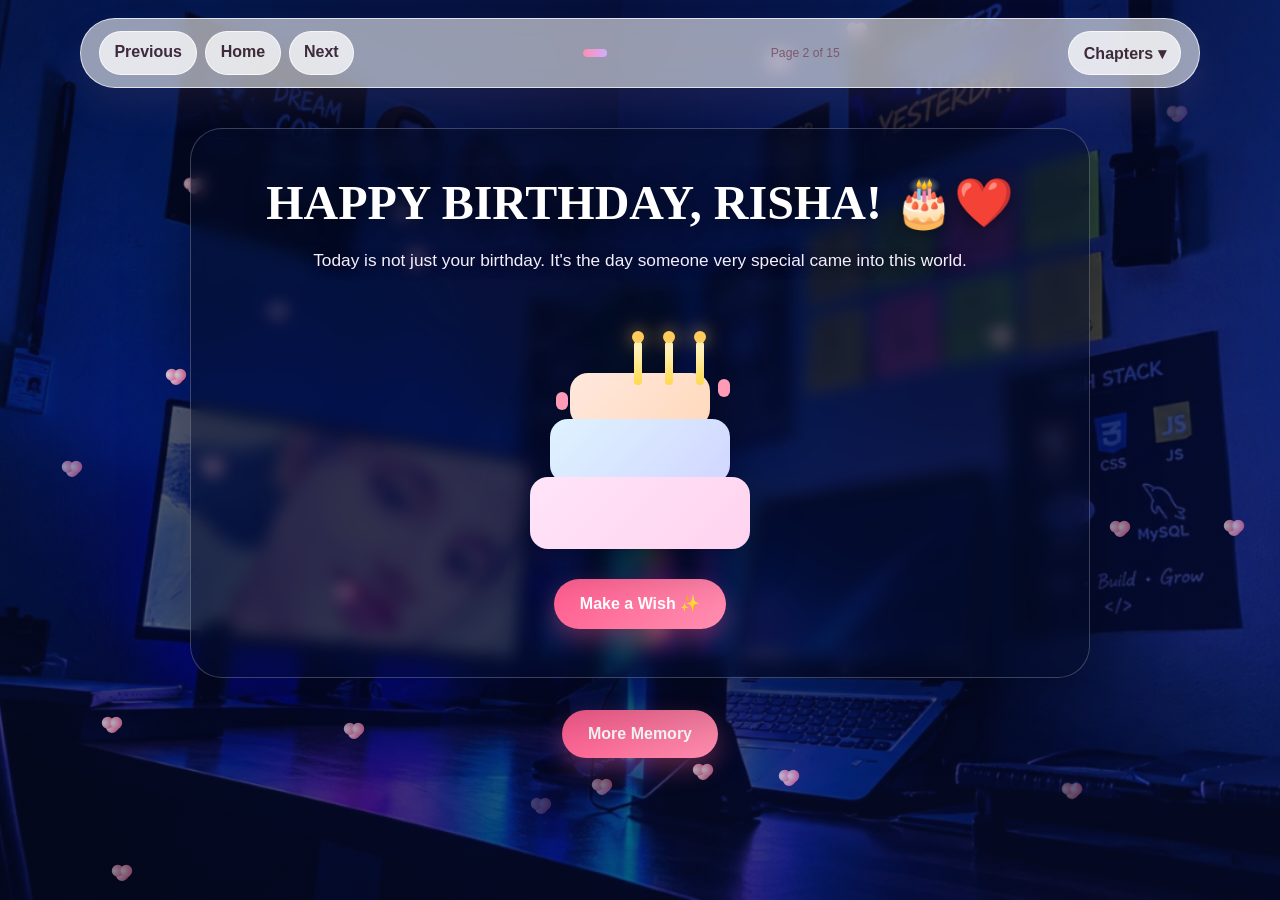
==== birthday.html @ 8c470f83 "Publish Risha birthday surprise site Co-authored-by: Copilot <223556219+Copilot@users.noreply.github" ====
<!DOCTYPE html>
<html lang="en">
<head>
  <meta charset="UTF-8" />
  <meta name="viewport" content="width=device-width, initial-scale=1.0" />
  <title>HAPPY BIRTHDAY RISHA! 🎂❤️</title>
  <link rel="stylesheet" href="css/style.css" />
  <link rel="stylesheet" href="css/animations.css" />
  <link rel="stylesheet" href="css/gallery.css" />
</head>
<body class="birthday-page" data-page="birthday.html">
  <nav class="page-nav" data-nav-root></nav>
  <main class="page-shell">
    <div class="container birthday-content">
      <h1 class="section-title">HAPPY BIRTHDAY, RISHA! 🎂❤️</h1>
      <p class="subtitle birthday-intro">Today is not just your birthday. It's the day someone very special came into this world.</p>
      <div class="cake-art" aria-label="Birthday cake">
        <div class="cake-tier t3"></div>
        <div class="cake-tier t2"></div>
        <div class="cake-tier t1"></div>
        <div class="cake-candle" style="left: 48%;"></div>
        <div class="cake-candle" style="left: 59%;"></div>
        <div class="cake-candle" style="left: 70%;"></div>
        <div class="confetti" style="left: 20%; top: 35%;"></div>
        <div class="confetti" style="left: 78%; top: 30%;"></div>
      </div>
      <button id="make-wish" class="button">Make a Wish ✨</button>
      <div id="birthday-wish" class="panel birthday-wish hidden">
        <p class="subtitle">May your life be filled with happiness, good health, and every beautiful thing your heart deserves. Keep smiling, Lado Rani. Happy Birthday, Risha ❤️</p>
      </div>
    </div>
  </main>
  <script src="js/navigation.js"></script>
  
  <script src="js/main.js"></script>
  <script src="js/animations.js"></script>
  
</body>
</html>
---- css/style.css ----
:root {
  --bg-cream: #fffaf7;
  --bg-pink: #ffe7ef;
  --bg-lavender: #f1e7ff;
  --bg-peach: #ffe9d9;
  --card: rgba(255,255,255,0.7);
  --card-strong: rgba(255,255,255,0.9);
  --rose: #ff5d8f;
  --rose-deep: #d94271;
  --gold: #d6b06b;
  --pink: #ffb8cf;
  --lavender: #d8c1ff;
  --text: #3d2a3a;
  --muted: #7d5a6d;
  --shadow: 0 25px 50px rgba(139, 87, 112, 0.18);
  --radius: 24px;
}
* { box-sizing: border-box; }
html { scroll-behavior: smooth; }
body {
  margin: 0;
  font-family: "Segoe UI", Tahoma, Geneva, Verdana, sans-serif;
  background-color: var(--bg-cream);
  background-image:
    linear-gradient(135deg, rgba(255, 250, 247, 0.76) 0%, rgba(255, 238, 243, 0.76) 25%, rgba(247, 241, 255, 0.76) 50%, rgba(255, 245, 236, 0.76) 100%),
    url("../assets/images/birthday-background.png");
  background-position: center, center;
  background-repeat: no-repeat, no-repeat;
  background-size: cover, cover;
  background-attachment: fixed, fixed;
  color: var(--text);
  min-height: 100vh;
  overflow-x: hidden;
}
img { max-width: 100%; display: block; }
a { color: inherit; text-decoration: none; }
button, input { font: inherit; }
.container { width: min(1100px, calc(100% - 24px)); margin: 0 auto; }
.page-shell { padding: 120px 0 60px; min-height: 100vh; }
.hero-card, .panel, .memory-card, .quote-card, .coupon, .wish-card, .gift-box {
  background: rgba(255,255,255,0.65);
  backdrop-filter: blur(12px);
  border: 1px solid rgba(255,255,255,0.6);
  box-shadow: var(--shadow);
  border-radius: var(--radius);
}
.section-title {
  font-size: clamp(2rem, 4vw, 3rem);
  line-height: 1.1;
  margin: 0 0 16px;
  color: var(--rose-deep);
  font-family: Georgia, 'Times New Roman', serif;
}
.subtitle { color: var(--muted); font-size: 1.08rem; line-height: 1.7; }
.button {
  appearance: none; border: none; cursor: pointer; display: inline-flex; align-items: center; justify-content: center;
  padding: 0.95rem 1.6rem; border-radius: 999px; background: linear-gradient(135deg, var(--rose), #ff8fb0);
  color: white; font-weight: 700; box-shadow: 0 10px 25px rgba(255, 93, 143, 0.35); transition: transform .25s ease, box-shadow .25s ease;
}
.button:hover { transform: translateY(-2px) scale(1.01); box-shadow: 0 18px 30px rgba(255, 93, 143, 0.45); }
.button.secondary { background: rgba(255,255,255,0.8); color: var(--rose-deep); border: 1px solid rgba(255,93,143,0.2); }
.more-memory-button { display: flex; width: fit-content; margin: 32px auto 0; }
.hero-photo { width: 100%; height: 460px; object-fit: cover; object-position: center 32%; }
.page-nav {
  position: fixed; left: 50%; top: 18px; transform: translateX(-50%); width: min(1120px, calc(100% - 18px));
  background: rgba(255,255,255,0.58); backdrop-filter: blur(10px); border: 1px solid rgba(255,255,255,0.7);
  border-radius: 999px; box-shadow: 0 18px 35px rgba(160, 116, 136, 0.12); z-index: 1000; padding: 12px 18px;
}
.nav-inner { display: flex; align-items: center; justify-content: space-between; gap: 14px; }
.nav-group { display: flex; align-items: center; gap: 8px; flex-wrap: wrap; }
.nav-btn, .chapter-btn {
  background: rgba(255,255,255,0.75); border: 1px solid rgba(255,255,255,0.7); color: var(--text); border-radius: 999px; min-width: 44px; min-height: 44px; padding: 0.7rem 0.9rem; cursor: pointer; font-weight: 700; transition: all .2s ease;
}
.nav-btn:hover, .chapter-btn:hover { background: rgba(255, 245, 250, 0.95); }
.nav-btn:disabled { opacity: 0.45; cursor: not-allowed; }
.page-progress { position: relative; background: rgba(160, 156, 168, 0.15); border-radius: 100px; height: 8px; width: 180px; overflow: hidden; }
.page-progress .bar { position: absolute; inset: 0 auto 0 0; width: var(--progress, 10%); background: linear-gradient(90deg, #ff8eb0, #d0adff); border-radius: inherit; }
.chapter-menu { position: relative; }
.chapter-drawer {
  position: absolute; right: 0; top: calc(100% + 10px); width: min(340px, 84vw); max-height: 70vh; overflow: auto; background: rgba(255,255,255,0.92); border-radius: var(--radius); box-shadow: var(--shadow); border: 1px solid rgba(255,255,255,0.8); padding: 12px; display: none;
}
.chapter-drawer.open { display: block; }
.chapter-item { display: flex; align-items: center; justify-content: space-between; gap: 10px; padding: 10px 12px; border-radius: 12px; color: var(--text); background: transparent; margin-bottom: 6px; }
.chapter-item.active { background: linear-gradient(135deg, rgba(255,191,216,0.45), rgba(201,167,255,0.35)); }
.chapter-item:hover { background: rgba(255,190,214,0.15); }
.status-pill { color: var(--muted); font-size: 0.76rem; }
.grid-2 { display: grid; grid-template-columns: repeat(2, minmax(0, 1fr)); gap: 28px; }
.grid-4 { display: grid; grid-template-columns: repeat(4, minmax(0, 1fr)); gap: 18px; }
.card-image { border-radius: 22px; overflow: hidden; box-shadow: var(--shadow); }
.rose-grid { display: grid; grid-template-columns: repeat(auto-fit, minmax(220px, 1fr)); gap: 20px; }
@media (max-width: 768px) {
  body { background-attachment: scroll, scroll; }
  .page-nav { padding: 10px 12px; }
  .nav-inner { flex-wrap: wrap; justify-content: center; }
  .page-progress { width: 120px; }
  .grid-2, .grid-4 { grid-template-columns: 1fr; }
  .more-memory-button { margin-top: 24px; }
  .page-shell { padding-top: 120px; }
}
---- css/animations.css ----
@keyframes floaty { 0%,100%{transform: translateY(0) scale(1);} 50%{transform: translateY(-18px) scale(1.04);} }
@keyframes drift { 0%{transform: translateY(-20px) translateX(0); opacity:0;} 10%{opacity:1;} 100%{transform: translateY(120vh) translateX(18px); opacity:0;} }
@keyframes sparkle { 0%{opacity:0.3; transform:scale(.6);} 50%{opacity:1; transform:scale(1.2);} 100%{opacity:0.2; transform:scale(.9);} }
@keyframes shake { 0%,100%{transform: translateX(0)} 20%{transform: translateX(-8px)} 40%{transform: translateX(8px)} 60%{transform: translateX(-6px)} 80%{transform: translateX(6px)} }
.heart-piece { position: fixed; width: 12px; height: 12px; background: radial-gradient(circle at 30% 30%, #fff5fa, #ff8ab2 65%, #ff5d8f 100%); border-radius: 50% 50% 0 50%; transform: rotate(-45deg); opacity: 0.8; animation: drift 12s linear infinite; z-index: 1; pointer-events: none; }
.heart-piece::before, .heart-piece::after { content: ''; position: absolute; width: 100%; height: 100%; background: inherit; border-radius: 50%; }
.heart-piece::before { left: 0; top: -50%; }
.heart-piece::after { left: 50%; top: 0; }
.rose-petal { position: fixed; width: 14px; height: 18px; background: linear-gradient(135deg, #ff9db7, #f66aa4); border-radius: 70% 0 70% 0; opacity: 0.9; animation: drift 9s linear infinite; z-index: 1; pointer-events: none; }
.hero-envelope { position: relative; width: min(320px, 70vw); height: 200px; margin: 30px auto; }
.envelope-body { position: absolute; inset: 0; border-radius: 22px; background: linear-gradient(135deg, #ffe1ea, #ffc7d8); box-shadow: 0 18px 30px rgba(211, 118, 149, 0.24); }
.envelope-body::before { content: ''; position: absolute; inset: 0; background: linear-gradient(135deg, transparent 50%, rgba(255,255,255,0.6) 50%); clip-path: polygon(0 0, 50% 55%, 100% 0, 100% 100%, 0 100%); }
.envelope-seal { position: absolute; width: 74px; height: 74px; background: radial-gradient(circle at 30% 30%, #ffb7cf, #ff6d97); border-radius: 50%; left: 50%; top: 48%; transform: translate(-50%, -50%); box-shadow: 0 0 30px rgba(255, 94, 138, 0.5); }
.envelope-open { transform: rotateX(180deg); transition: transform 1.2s ease; }
.envelope-open .envelope-seal { opacity: 0; }
.flip-card { perspective: 1000px; }
.flip-card-inner { position: relative; width: 100%; height: 100%; transition: transform 0.7s; transform-style: preserve-3d; }
.flip-card:hover .flip-card-inner, .flip-card.flipped .flip-card-inner { transform: rotateY(180deg); }
.flip-card-face { position: absolute; inset: 0; backface-visibility: hidden; background: rgba(255,255,255,0.7); border-radius: 22px; padding: 24px; }
.flip-card-back { transform: rotateY(180deg); }
.timeline { position: relative; margin: 30px 0; }
.timeline::before { content: ''; position: absolute; left: 32px; top: 14px; bottom: 14px; width: 4px; background: linear-gradient(180deg, rgba(255, 124, 164, 0.8), rgba(195, 181, 255, 0.8)); border-radius: 10px; }
.timeline-item { position: relative; margin-left: 54px; background: rgba(255,255,255,0.7); border-radius: 24px; padding: 20px 20px 20px 24px; margin-bottom: 22px; box-shadow: 0 18px 30px rgba(168, 84, 120, 0.15); }
.timeline-item::before { content: attr(data-month); position: absolute; left: -54px; top: 22px; width: 22px; height: 22px; border-radius: 50%; background: linear-gradient(135deg, #ff93bf, #c5b0ff); box-shadow: 0 0 0 6px rgba(255,255,255,0.8); }
.cake-art { position: relative; width: 280px; height: 260px; margin: 26px auto 18px; }
.cake-tier { position: absolute; left: 50%; transform: translateX(-50%); border-radius: 18px; }
.cake-tier.t1 { bottom: 12px; width: 220px; height: 72px; background: linear-gradient(135deg, #ffe4f8, #ffd3ef); }
.cake-tier.t2 { bottom: 78px; width: 180px; height: 64px; background: linear-gradient(135deg, #dff3ff, #d1d6ff); }
.cake-tier.t3 { bottom: 134px; width: 140px; height: 54px; background: linear-gradient(135deg, #ffe8de, #ffd9bb); }
.cake-candle { position: absolute; bottom: 176px; width: 8px; height: 44px; border-radius: 12px; background: linear-gradient(180deg, #fffbda, #ffd84a); }
.cake-candle::before { content: ''; position: absolute; left: 50%; transform: translateX(-50%); top: -10px; width: 12px; height: 12px; border-radius: 50%; background: #ffcc5c; box-shadow: 0 0 18px rgba(255, 200, 80, 0.9); }
.confetti { position: absolute; width: 12px; height: 18px; background: #ff9bb6; border-radius: 6px; animation: sparkle 1.4s ease-in-out infinite; }
.letter-page .paper { background: rgba(255,248,240,0.9); border: 1px solid rgba(212, 175, 126, 0.4); box-shadow: 0 20px 35px rgba(168, 127, 87, 0.12); border-radius: 28px; padding: 36px; font-family: 'Georgia', serif; }
.typewriter-text { white-space: pre-line; min-height: 310px; }
.quote-deck { display: grid; gap: 20px; }
.quote-card { padding: 18px; min-height: 200px; display: flex; flex-direction: column; justify-content: space-between; }
.quote-card.active { border-color: rgba(255,177,124,0.7); box-shadow: 0 20px 36px rgba(255,171,89,0.2); }
.heart-badge { width: 48px; height: 48px; border-radius: 50%; font-size: 1.3rem; background: linear-gradient(135deg, #ffd7e0, #f1d3ff); border: none; cursor: pointer; }
.virtual-hug { font-size: 2rem; }
.promise-list label { display: flex; align-items: center; gap: 10px; margin: 12px 0; }
.promise-list input { accent-color: #ff5d8f; width: 18px; height: 18px; }
.secret-lockbox, .gift-box { background: linear-gradient(135deg, rgba(255,255,255,0.7), rgba(255,221,235,0.82)); border: 1px solid rgba(255,255,255,0.9); border-radius: 28px; box-shadow: var(--shadow); }
.gallery-grid { display: grid; grid-template-columns: repeat(auto-fit, minmax(180px, 1fr)); gap: 16px; margin-top: 18px; }
.gallery-item { background: rgba(255,255,255,0.75); border-radius: 18px; overflow: hidden; box-shadow: var(--shadow); }
.gallery-item img { width: 100%; height: 190px; object-fit: cover; }
.lightbox { display: none; position: fixed; inset: 0; background: rgba(34,23,29,0.83); z-index: 2000; align-items: center; justify-content: center; }
.lightbox.active { display: flex; }
.lightbox-content { position: relative; max-width: 92vw; max-height: 90vh; border-radius: 22px; overflow: hidden; background: #fff; }
.lightbox-content img { width: auto; max-width: 92vw; max-height: 80vh; object-fit: contain; }
.lightbox-nav { position: absolute; inset: 50% 18px auto 18px; transform: translateY(-50%); display: flex; justify-content: space-between; }
.lightbox-nav button { width: 42px; height: 42px; border-radius: 50%; border: none; background: rgba(255,255,255,0.92); }
.hidden { display: none !important; }
@media (prefers-reduced-motion: reduce) {
  *, *::before, *::after { animation-duration: 0.001ms !important; animation-iteration-count: 1 !important; transition-duration: 0.001ms !important; }
}
---- css/gallery.css ----
.gallery-page .gallery-input { width: 100%; max-width: 360px; margin: 14px 0; padding: 0.92rem 1rem; border-radius: 12px; border: 1px solid rgba(255, 157, 183, 0.4); }
.photo-grid { display: grid; grid-template-columns: repeat(auto-fit, minmax(180px, 1fr)); gap: 16px; }
.photo-card { background: rgba(255,255,255,0.7); border-radius: 18px; overflow: hidden; box-shadow: 0 18px 30px rgba(178, 92, 122, 0.12); }
.photo-card img { width: 100%; height: 220px; object-fit: cover; }
.memories-page .memory-header { max-width: 720px; margin: 0 auto 28px; text-align: center; }
.memory-eyebrow { display: inline-block; margin-bottom: 10px; padding: 7px 13px; border: 1px solid rgba(217, 66, 113, 0.18); border-radius: 999px; background: rgba(255, 255, 255, 0.62); color: var(--rose-deep); font-size: 0.74rem; font-weight: 800; letter-spacing: 0.16em; }
.memories-page .section-title { margin-bottom: 10px; }
.memory-intro { max-width: 590px; margin: 0 auto; color: var(--muted); line-height: 1.7; }
.memory-viewer { width: min(100%, 820px); margin: 0 auto; }
.memory-stage { position: relative; display: grid; grid-template-columns: minmax(0, 1fr); height: clamp(420px, 68vh, 680px); padding: 20px; overflow: hidden; isolation: isolate; border: 1px solid rgba(255, 255, 255, 0.82); border-radius: 30px; background: radial-gradient(circle at 15% 18%, rgba(255, 255, 255, 0.95), transparent 30%), radial-gradient(circle at 88% 82%, rgba(255, 197, 219, 0.66), transparent 34%), linear-gradient(135deg, #ffe8f0, #f3eaff 58%, #fff1e8); box-shadow: 0 24px 60px rgba(139, 87, 112, 0.16); }
.memory-stage::before, .memory-stage::after { position: absolute; z-index: -1; color: rgba(217, 66, 113, 0.16); font-family: Georgia, 'Times New Roman', serif; pointer-events: none; }
.memory-stage::before { content: "♡"; top: 16px; left: 24px; font-size: 5rem; transform: rotate(-15deg); }
.memory-stage::after { content: "♡"; right: 24px; bottom: 8px; font-size: 6rem; transform: rotate(12deg); }
.memory-stage .memory-card { grid-area: 1 / 1; display: flex; width: 100%; height: 100%; min-width: 0; min-height: 0; align-items: center; justify-content: center; padding: 14px; overflow: visible; border: 0; border-radius: 0; background: transparent; box-shadow: none; backdrop-filter: none; }
.memory-stage .memory-card img { display: block; width: auto; height: auto; max-width: 100%; max-height: 100%; border: 8px solid rgba(255, 255, 255, 0.94); border-radius: 20px; object-fit: contain; box-shadow: 0 18px 42px rgba(94, 55, 75, 0.24); cursor: zoom-in; animation: memory-arrive 0.35s ease both; }
.memory-controls { display: grid; grid-template-columns: auto minmax(0, 1fr) auto; align-items: center; gap: 18px; margin-top: 20px; }
.memory-control { min-width: 126px; }
.memory-meta { min-width: 0; text-align: center; }
.memory-caption { margin: 0 0 6px; color: var(--text); font-family: Georgia, 'Times New Roman', serif; font-size: clamp(1rem, 2.2vw, 1.25rem); }
.memory-count { color: var(--rose-deep); font-size: 0.8rem; font-weight: 800; letter-spacing: 0.14em; }
.memory-progress { height: 6px; margin-top: 18px; overflow: hidden; border-radius: 999px; background: rgba(217, 66, 113, 0.12); }
.memory-progress span { display: block; width: 8.33%; height: 100%; border-radius: inherit; background: linear-gradient(90deg, var(--rose), #c5a4ff); transition: width 0.3s ease; }
.memory-hint { margin: 16px auto 0; color: var(--muted); font-size: 0.9rem; text-align: center; }
@keyframes memory-arrive { from { opacity: 0.55; transform: scale(0.985); } to { opacity: 1; transform: scale(1); } }
.birthday-page { background-image: linear-gradient(135deg, rgba(4, 10, 34, 0.68), rgba(7, 15, 54, 0.58)), url("../assets/images/birthday-background.png"); background-position: center; background-repeat: no-repeat; background-size: cover; background-attachment: fixed; }
.birthday-page .birthday-content { max-width: 900px; margin: 8px auto 0; padding: clamp(24px, 5vw, 48px); border: 1px solid rgba(255, 255, 255, 0.22); border-radius: 32px; background: rgba(5, 12, 40, 0.52); box-shadow: 0 25px 70px rgba(0, 0, 0, 0.3); backdrop-filter: blur(8px); text-align: center; position: relative; z-index: 2; }
.birthday-page .section-title { color: #fff; text-shadow: 0 3px 22px rgba(0, 0, 0, 0.55); }
.birthday-page .birthday-intro { max-width: 760px; margin: 0 auto 18px; color: #f3efff; text-shadow: 0 2px 12px rgba(0, 0, 0, 0.6); }
.birthday-page .cake-art { filter: drop-shadow(0 10px 24px rgba(0, 0, 0, 0.34)); }
.birthday-page .birthday-wish { max-width: 760px; margin: 20px auto 0; padding: 20px; background: rgba(255, 255, 255, 0.92); }
.birthday-page .birthday-wish .subtitle { margin: 0; color: var(--muted); text-shadow: none; }
@media (max-width: 600px) {
  .memory-stage { height: clamp(360px, 60vh, 520px); padding: 10px; border-radius: 22px; }
  .memory-stage .memory-card { padding: 8px; }
  .memory-stage .memory-card img { border-width: 5px; border-radius: 16px; }
  .memory-controls { grid-template-columns: 1fr 1fr; gap: 12px; }
  .memory-meta { grid-column: 1 / -1; grid-row: 1; }
  .memory-control { min-width: 0; width: 100%; padding: 0.8rem 0.6rem; }
}
@media (max-width: 768px) {
  .birthday-page { background-attachment: scroll; }
  .birthday-page .birthday-content { padding: 24px 18px; border-radius: 24px; }
}
.first-meet-videos { display: grid; grid-template-columns: repeat(auto-fit, minmax(260px, 1fr)); gap: 16px; }
.first-meet-videos video { display: block; width: 100%; border-radius: 18px; box-shadow: var(--shadow); }
.gallery-page .lock-state { text-align: center; }
.gallery-page .lock-box { max-width: 480px; margin: 0 auto; padding: 34px 28px; }
.gallery-page .shake { animation: shake 0.45s ease-in-out; }
.gallery-page .category-section { margin-top: 30px; }
.gallery-page .category-title { margin: 0 0 16px; color: var(--rose-deep); }
.lightbox-caption { background: rgba(255,255,255,0.8); padding: 14px 18px; color: var(--muted); }
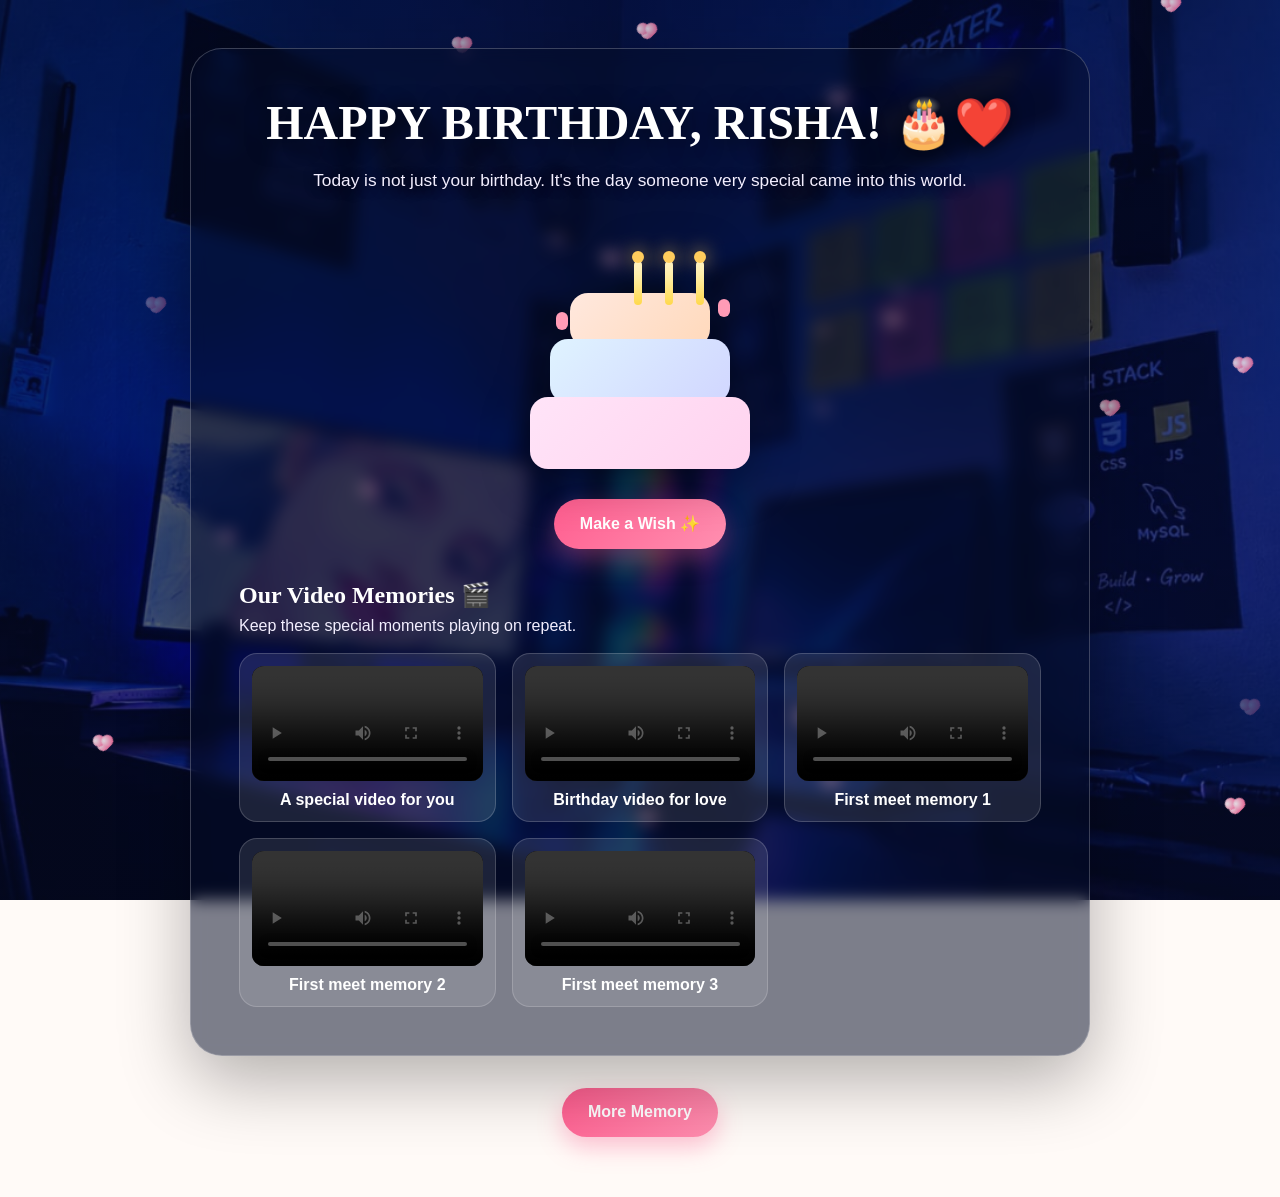
==== commit 1a511cfc: "Move looping videos to birthday page Co-authored-by: Copilot <223556219+Copilot@users.noreply.github" ====
--- a/birthday.html
+++ b/birthday.html
@@ -28,6 +28,47 @@
       <div id="birthday-wish" class="panel birthday-wish hidden">
         <p class="subtitle">May your life be filled with happiness, good health, and every beautiful thing your heart deserves. Keep smiling, Lado Rani. Happy Birthday, Risha ❤️</p>
       </div>
+      <section class="birthday-videos" aria-labelledby="birthday-videos-title">
+        <h2 id="birthday-videos-title">Our Video Memories 🎬</h2>
+        <p>Keep these special moments playing on repeat.</p>
+        <div class="birthday-video-grid">
+          <figure class="birthday-video-card">
+            <video controls loop playsinline preload="metadata">
+              <source src="assets/video/1116.mp4" type="video/mp4" />
+              Your browser does not support embedded videos.
+            </video>
+            <figcaption>A special video for you</figcaption>
+          </figure>
+          <figure class="birthday-video-card">
+            <video controls loop playsinline preload="metadata">
+              <source src="assets/video/birthday%20video%20for%20love.mp4" type="video/mp4" />
+              Your browser does not support embedded videos.
+            </video>
+            <figcaption>Birthday video for love</figcaption>
+          </figure>
+          <figure class="birthday-video-card">
+            <video controls loop playsinline preload="metadata">
+              <source src="assets/first%20meet/fm%20(1).mp4" type="video/mp4" />
+              Your browser does not support embedded videos.
+            </video>
+            <figcaption>First meet memory 1</figcaption>
+          </figure>
+          <figure class="birthday-video-card">
+            <video controls loop playsinline preload="metadata">
+              <source src="assets/first%20meet/fm%20(2).mp4" type="video/mp4" />
+              Your browser does not support embedded videos.
+            </video>
+            <figcaption>First meet memory 2</figcaption>
+          </figure>
+          <figure class="birthday-video-card">
+            <video controls loop playsinline preload="metadata">
+              <source src="assets/first%20meet/fm%20(3).mp4" type="video/mp4" />
+              Your browser does not support embedded videos.
+            </video>
+            <figcaption>First meet memory 3</figcaption>
+          </figure>
+        </div>
+      </section>
     </div>
   </main>
   <script src="js/navigation.js"></script>
--- a/css/style.css
+++ b/css/style.css
@@ -37,7 +37,7 @@
 a { color: inherit; text-decoration: none; }
 button, input { font: inherit; }
 .container { width: min(1100px, calc(100% - 24px)); margin: 0 auto; }
-.page-shell { padding: 120px 0 60px; min-height: 100vh; }
+.page-shell { padding: 40px 0 60px; min-height: 100vh; }
 .hero-card, .panel, .memory-card, .quote-card, .coupon, .wish-card, .gift-box {
   background: rgba(255,255,255,0.65);
   backdrop-filter: blur(12px);
@@ -62,39 +62,14 @@
 .button.secondary { background: rgba(255,255,255,0.8); color: var(--rose-deep); border: 1px solid rgba(255,93,143,0.2); }
 .more-memory-button { display: flex; width: fit-content; margin: 32px auto 0; }
 .hero-photo { width: 100%; height: 460px; object-fit: cover; object-position: center 32%; }
-.page-nav {
-  position: fixed; left: 50%; top: 18px; transform: translateX(-50%); width: min(1120px, calc(100% - 18px));
-  background: rgba(255,255,255,0.58); backdrop-filter: blur(10px); border: 1px solid rgba(255,255,255,0.7);
-  border-radius: 999px; box-shadow: 0 18px 35px rgba(160, 116, 136, 0.12); z-index: 1000; padding: 12px 18px;
-}
-.nav-inner { display: flex; align-items: center; justify-content: space-between; gap: 14px; }
-.nav-group { display: flex; align-items: center; gap: 8px; flex-wrap: wrap; }
-.nav-btn, .chapter-btn {
-  background: rgba(255,255,255,0.75); border: 1px solid rgba(255,255,255,0.7); color: var(--text); border-radius: 999px; min-width: 44px; min-height: 44px; padding: 0.7rem 0.9rem; cursor: pointer; font-weight: 700; transition: all .2s ease;
-}
-.nav-btn:hover, .chapter-btn:hover { background: rgba(255, 245, 250, 0.95); }
-.nav-btn:disabled { opacity: 0.45; cursor: not-allowed; }
-.page-progress { position: relative; background: rgba(160, 156, 168, 0.15); border-radius: 100px; height: 8px; width: 180px; overflow: hidden; }
-.page-progress .bar { position: absolute; inset: 0 auto 0 0; width: var(--progress, 10%); background: linear-gradient(90deg, #ff8eb0, #d0adff); border-radius: inherit; }
-.chapter-menu { position: relative; }
-.chapter-drawer {
-  position: absolute; right: 0; top: calc(100% + 10px); width: min(340px, 84vw); max-height: 70vh; overflow: auto; background: rgba(255,255,255,0.92); border-radius: var(--radius); box-shadow: var(--shadow); border: 1px solid rgba(255,255,255,0.8); padding: 12px; display: none;
-}
-.chapter-drawer.open { display: block; }
-.chapter-item { display: flex; align-items: center; justify-content: space-between; gap: 10px; padding: 10px 12px; border-radius: 12px; color: var(--text); background: transparent; margin-bottom: 6px; }
-.chapter-item.active { background: linear-gradient(135deg, rgba(255,191,216,0.45), rgba(201,167,255,0.35)); }
-.chapter-item:hover { background: rgba(255,190,214,0.15); }
-.status-pill { color: var(--muted); font-size: 0.76rem; }
+.page-nav { display: none; }
 .grid-2 { display: grid; grid-template-columns: repeat(2, minmax(0, 1fr)); gap: 28px; }
 .grid-4 { display: grid; grid-template-columns: repeat(4, minmax(0, 1fr)); gap: 18px; }
 .card-image { border-radius: 22px; overflow: hidden; box-shadow: var(--shadow); }
 .rose-grid { display: grid; grid-template-columns: repeat(auto-fit, minmax(220px, 1fr)); gap: 20px; }
 @media (max-width: 768px) {
   body { background-attachment: scroll, scroll; }
-  .page-nav { padding: 10px 12px; }
-  .nav-inner { flex-wrap: wrap; justify-content: center; }
-  .page-progress { width: 120px; }
   .grid-2, .grid-4 { grid-template-columns: 1fr; }
   .more-memory-button { margin-top: 24px; }
-  .page-shell { padding-top: 120px; }
+  .page-shell { padding-top: 40px; }
 }
--- a/css/gallery.css
+++ b/css/gallery.css
@@ -30,6 +30,13 @@
 .birthday-page .cake-art { filter: drop-shadow(0 10px 24px rgba(0, 0, 0, 0.34)); }
 .birthday-page .birthday-wish { max-width: 760px; margin: 20px auto 0; padding: 20px; background: rgba(255, 255, 255, 0.92); }
 .birthday-page .birthday-wish .subtitle { margin: 0; color: var(--muted); text-shadow: none; }
+.birthday-videos { margin-top: 32px; text-align: left; }
+.birthday-videos h2 { margin: 0 0 8px; color: #fff; font-family: Georgia, 'Times New Roman', serif; }
+.birthday-videos > p { margin: 0 0 18px; color: #f3efff; }
+.birthday-video-grid { display: grid; grid-template-columns: repeat(auto-fit, minmax(240px, 1fr)); gap: 16px; }
+.birthday-video-card { min-width: 0; margin: 0; padding: 12px; border: 1px solid rgba(255, 255, 255, 0.18); border-radius: 18px; background: rgba(255, 255, 255, 0.1); }
+.birthday-video-card video { display: block; width: 100%; border-radius: 12px; background: #000; }
+.birthday-video-card figcaption { padding-top: 10px; color: #fff; font-weight: 600; text-align: center; }
 @media (max-width: 600px) {
   .memory-stage { height: clamp(360px, 60vh, 520px); padding: 10px; border-radius: 22px; }
   .memory-stage .memory-card { padding: 8px; }
@@ -42,8 +49,6 @@
   .birthday-page { background-attachment: scroll; }
   .birthday-page .birthday-content { padding: 24px 18px; border-radius: 24px; }
 }
-.first-meet-videos { display: grid; grid-template-columns: repeat(auto-fit, minmax(260px, 1fr)); gap: 16px; }
-.first-meet-videos video { display: block; width: 100%; border-radius: 18px; box-shadow: var(--shadow); }
 .gallery-page .lock-state { text-align: center; }
 .gallery-page .lock-box { max-width: 480px; margin: 0 auto; padding: 34px 28px; }
 .gallery-page .shake { animation: shake 0.45s ease-in-out; }
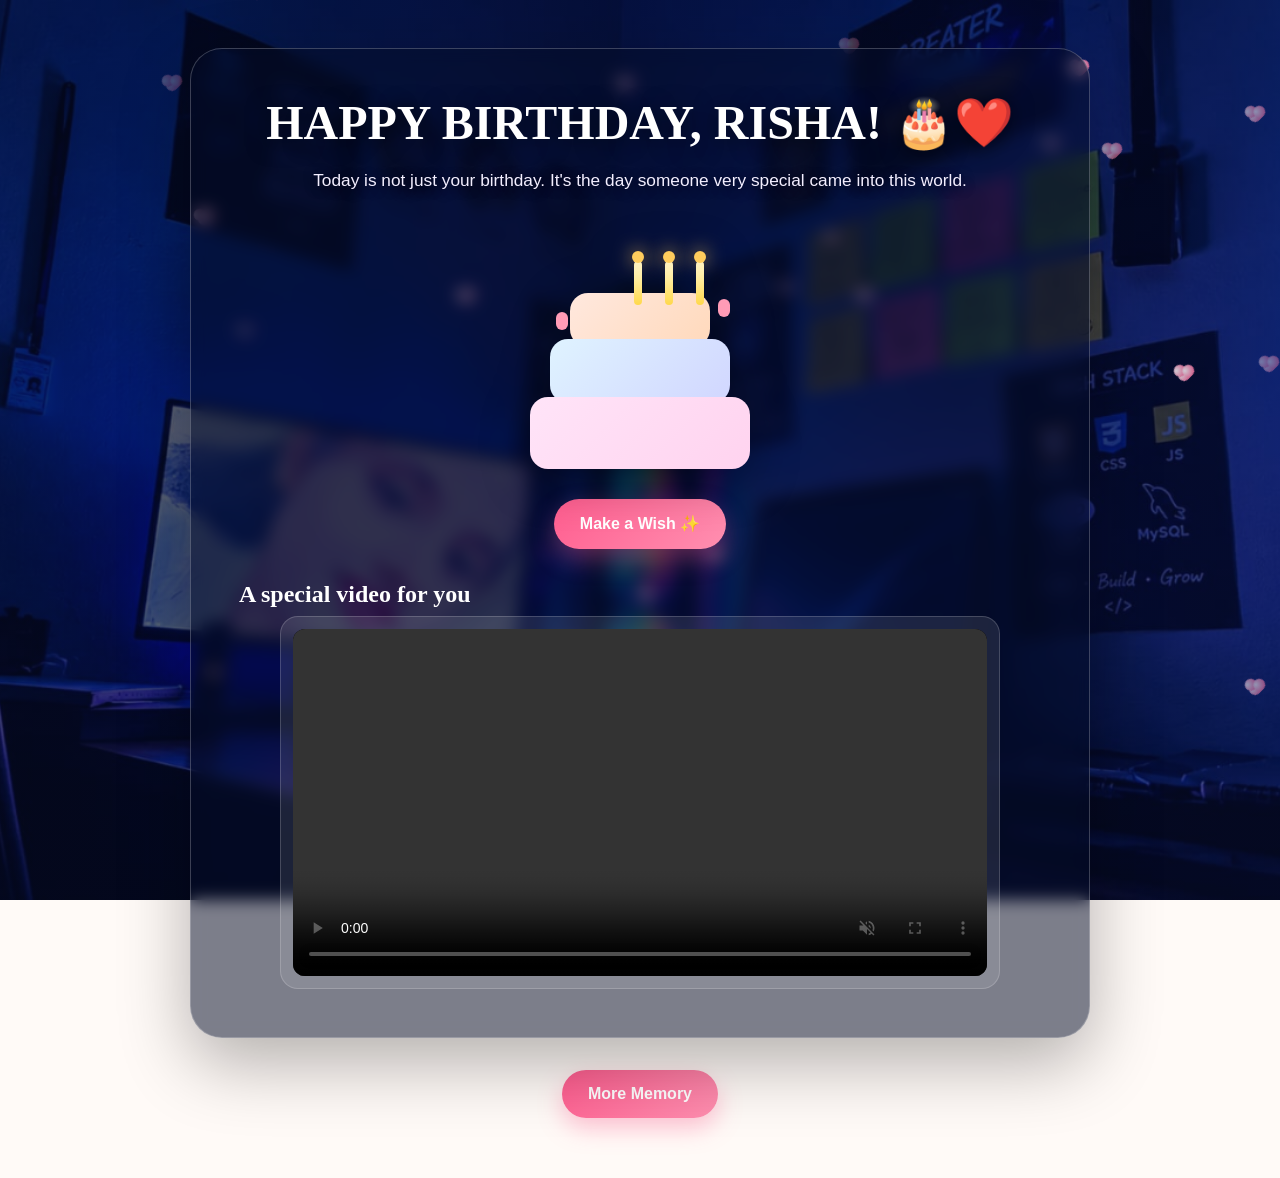
==== commit 2cd7b193: "Keep only new looping video on birthday page Co-authored-by: Copilot <223556219+Copilot@users.norepl" ====
--- a/birthday.html
+++ b/birthday.html
@@ -29,43 +29,13 @@
         <p class="subtitle">May your life be filled with happiness, good health, and every beautiful thing your heart deserves. Keep smiling, Lado Rani. Happy Birthday, Risha ❤️</p>
       </div>
       <section class="birthday-videos" aria-labelledby="birthday-videos-title">
-        <h2 id="birthday-videos-title">Our Video Memories 🎬</h2>
-        <p>Keep these special moments playing on repeat.</p>
+        <h2 id="birthday-videos-title">A special video for you</h2>
         <div class="birthday-video-grid">
           <figure class="birthday-video-card">
-            <video controls loop playsinline preload="metadata">
+            <video autoplay muted loop playsinline controls preload="auto">
               <source src="assets/video/1116.mp4" type="video/mp4" />
               Your browser does not support embedded videos.
             </video>
-            <figcaption>A special video for you</figcaption>
-          </figure>
-          <figure class="birthday-video-card">
-            <video controls loop playsinline preload="metadata">
-              <source src="assets/video/birthday%20video%20for%20love.mp4" type="video/mp4" />
-              Your browser does not support embedded videos.
-            </video>
-            <figcaption>Birthday video for love</figcaption>
-          </figure>
-          <figure class="birthday-video-card">
-            <video controls loop playsinline preload="metadata">
-              <source src="assets/first%20meet/fm%20(1).mp4" type="video/mp4" />
-              Your browser does not support embedded videos.
-            </video>
-            <figcaption>First meet memory 1</figcaption>
-          </figure>
-          <figure class="birthday-video-card">
-            <video controls loop playsinline preload="metadata">
-              <source src="assets/first%20meet/fm%20(2).mp4" type="video/mp4" />
-              Your browser does not support embedded videos.
-            </video>
-            <figcaption>First meet memory 2</figcaption>
-          </figure>
-          <figure class="birthday-video-card">
-            <video controls loop playsinline preload="metadata">
-              <source src="assets/first%20meet/fm%20(3).mp4" type="video/mp4" />
-              Your browser does not support embedded videos.
-            </video>
-            <figcaption>First meet memory 3</figcaption>
           </figure>
         </div>
       </section>
--- a/css/gallery.css
+++ b/css/gallery.css
@@ -33,10 +33,9 @@
 .birthday-videos { margin-top: 32px; text-align: left; }
 .birthday-videos h2 { margin: 0 0 8px; color: #fff; font-family: Georgia, 'Times New Roman', serif; }
 .birthday-videos > p { margin: 0 0 18px; color: #f3efff; }
-.birthday-video-grid { display: grid; grid-template-columns: repeat(auto-fit, minmax(240px, 1fr)); gap: 16px; }
-.birthday-video-card { min-width: 0; margin: 0; padding: 12px; border: 1px solid rgba(255, 255, 255, 0.18); border-radius: 18px; background: rgba(255, 255, 255, 0.1); }
+.birthday-video-grid { display: grid; grid-template-columns: minmax(0, 1fr); gap: 16px; }
+.birthday-video-card { width: min(100%, 720px); min-width: 0; margin: 0 auto; padding: 12px; border: 1px solid rgba(255, 255, 255, 0.18); border-radius: 18px; background: rgba(255, 255, 255, 0.1); }
 .birthday-video-card video { display: block; width: 100%; border-radius: 12px; background: #000; }
-.birthday-video-card figcaption { padding-top: 10px; color: #fff; font-weight: 600; text-align: center; }
 @media (max-width: 600px) {
   .memory-stage { height: clamp(360px, 60vh, 520px); padding: 10px; border-radius: 22px; }
   .memory-stage .memory-card { padding: 8px; }
@@ -49,6 +48,8 @@
   .birthday-page { background-attachment: scroll; }
   .birthday-page .birthday-content { padding: 24px 18px; border-radius: 24px; }
 }
+.first-meet-videos { display: grid; grid-template-columns: repeat(auto-fit, minmax(260px, 1fr)); gap: 16px; }
+.first-meet-videos video { display: block; width: 100%; border-radius: 18px; box-shadow: var(--shadow); }
 .gallery-page .lock-state { text-align: center; }
 .gallery-page .lock-box { max-width: 480px; margin: 0 auto; padding: 34px 28px; }
 .gallery-page .shake { animation: shake 0.45s ease-in-out; }
